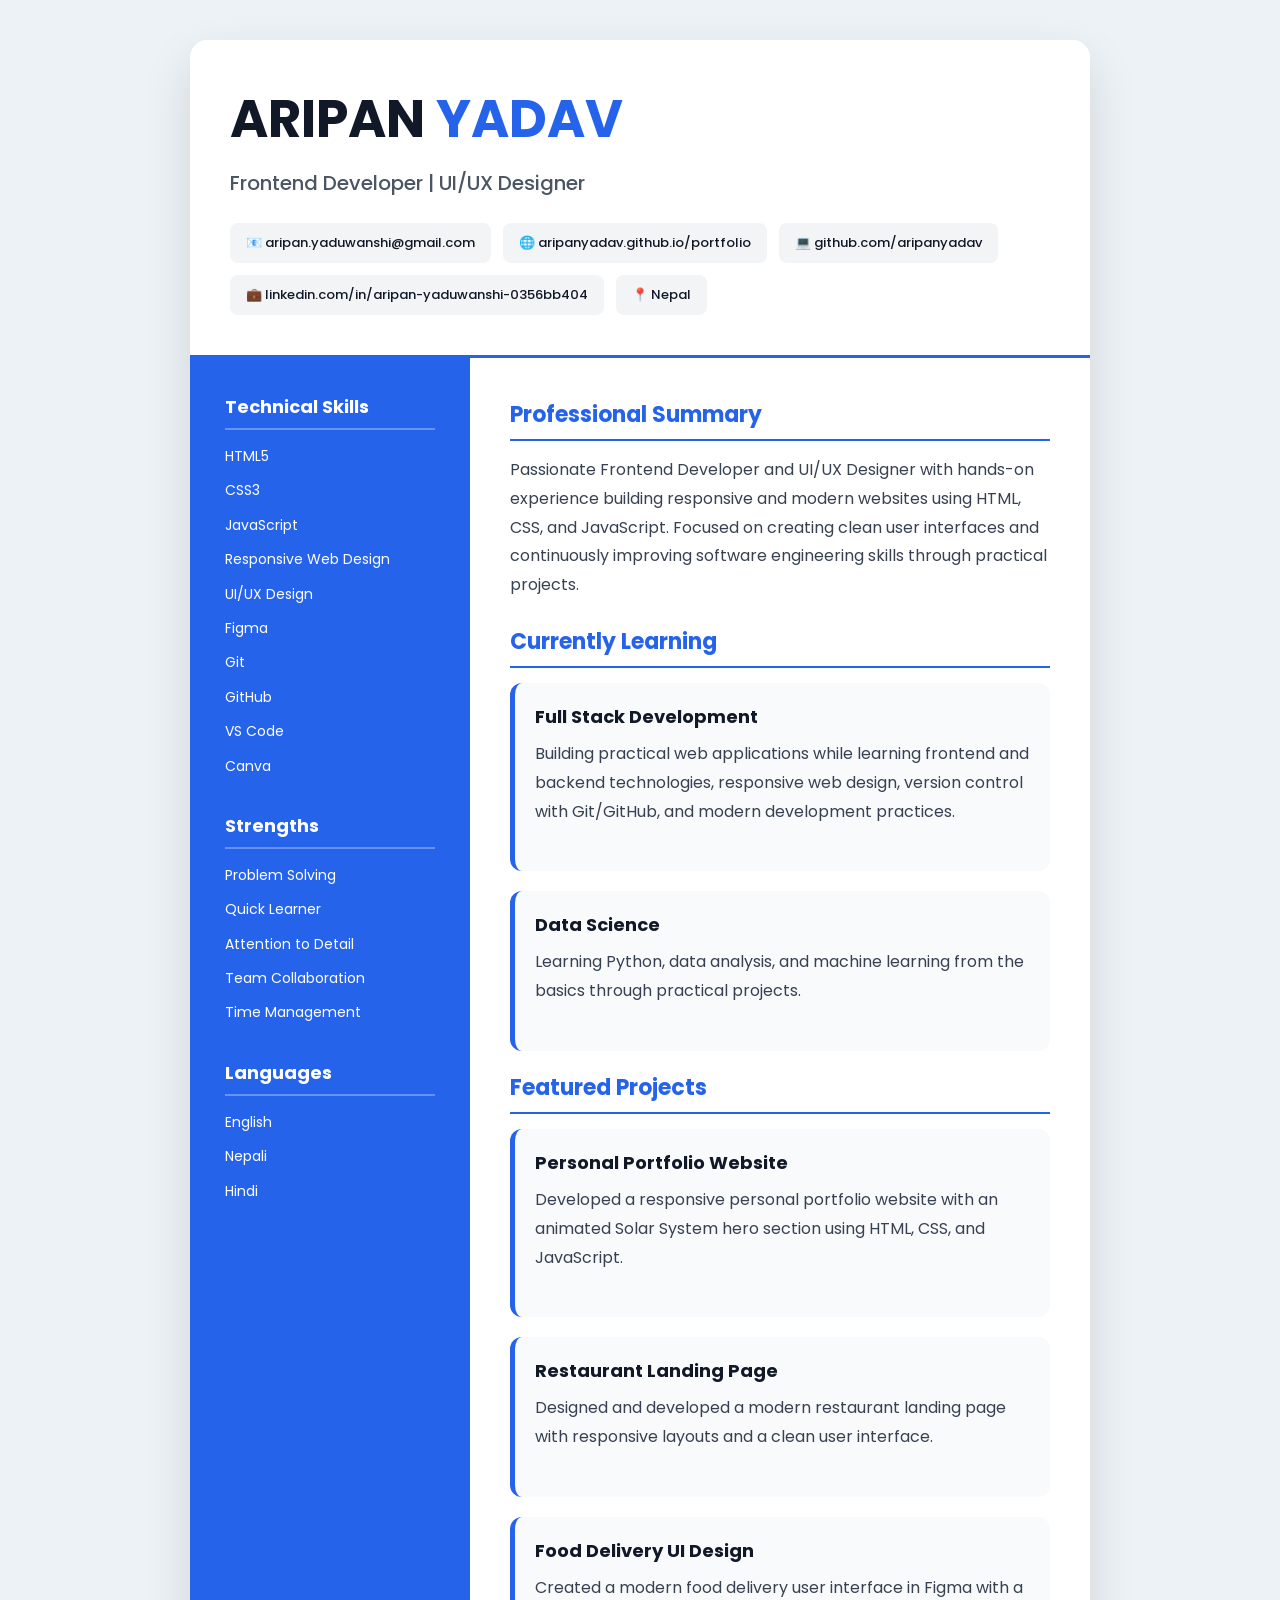
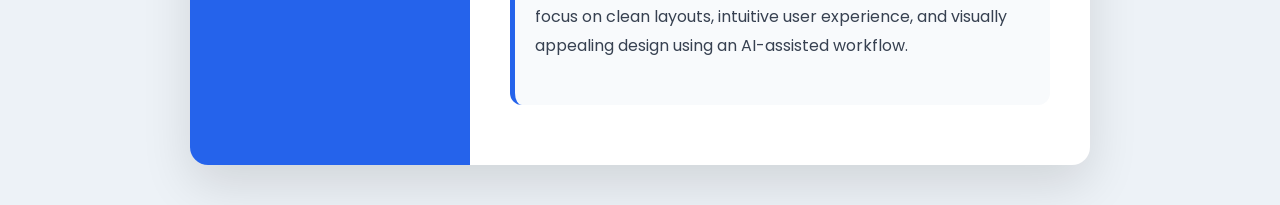
==== resume.html @ ba0ed221 "Add files via upload" ====
<!DOCTYPE html>
<html lang="en">

<head>

    <meta charset="UTF-8">

    <meta name="viewport"
          content="width=device-width, initial-scale=1.0">

    <title>Aripan Yadav Resume</title>

    <link rel="stylesheet" href="resume.css">

    <link rel="preconnect" href="https://fonts.googleapis.com">

    <link rel="preconnect"
          href="https://fonts.gstatic.com"
          crossorigin>

    <link href="https://fonts.googleapis.com/css2?family=Poppins:wght@300;400;500;600;700&display=swap"
          rel="stylesheet">

</head>

<body>

<div class="resume">

    <div class="header">

        <h1>ARIPAN <span>YADAV</span></h1>

        <h2>Frontend Developer | UI/UX Designer</h2>

        <div class="contact">

    <div class="item">
        📧 aripan.yaduwanshi@gmail.com
    </div>

    <div class="item">
        🌐 aripanyadav.github.io/portfolio
    </div>

    <div class="item">
        💻 github.com/aripanyadav
    </div>

    <div class="item">
        💼 linkedin.com/in/aripan-yaduwanshi-0356bb404
    </div>

    <div class="item">
        📍 Nepal
    </div>

</div>

    </div>

    <div class="content">

        <div class="left">

    <h3>Technical Skills</h3>

    <ul>

        <li>HTML5</li>
        <li>CSS3</li>
        <li>JavaScript</li>
        <li>Responsive Web Design</li>
        <li>UI/UX Design</li>
        <li>Figma</li>
        <li>Git</li>
        <li>GitHub</li>
        <li>VS Code</li>
        <li>Canva</li>

    </ul>
    <h3>Strengths</h3>

<ul>

    <li>Problem Solving</li>

    <li>Quick Learner</li>

    <li>Attention to Detail</li>

    <li>Team Collaboration</li>

    <li>Time Management</li>

</ul>

    <h3>Languages</h3>

    <ul>

        <li>English</li>
        <li>Nepali</li>
        <li>Hindi</li>

    </ul>

</div>

        <div class="right">

    <h3>Professional Summary</h3>

    <p>
        Passionate Frontend Developer and UI/UX Designer with hands-on
        experience building responsive and modern websites using HTML,
        CSS, and JavaScript. Focused on creating clean user interfaces
        and continuously improving software engineering skills through
        practical projects.
    </p>


    <h3>Currently Learning</h3>

<div class="project">

    <h4>Full Stack Development</h4>

<p>
    Building practical web applications while learning frontend and backend
    technologies, responsive web design, version control with Git/GitHub,
    and modern development practices.
</p>

</div>

<div class="project">

    <h4>Data Science</h4>

    <p>
        Learning Python, data analysis, and machine learning from the basics
        through practical projects.
    </p>

</div>

<h3>Featured Projects</h3>

    <div class="project">

        <h4>Personal Portfolio Website</h4>

        <p>
            Developed a responsive personal portfolio website with an
            animated Solar System hero section using HTML, CSS,
            and JavaScript.
        </p>

    </div>

    <div class="project">

        <h4>Restaurant Landing Page</h4>

        <p>
            Designed and developed a modern restaurant landing page
            with responsive layouts and a clean user interface.
        </p>

    </div>

    <div class="project">

      <h4>Food Delivery UI Design</h4>

<p>
    Created a modern food delivery user interface in Figma with a focus
    on clean layouts, intuitive user experience, and visually appealing
    design using an AI-assisted workflow.
</p>

    </div>

</div>

    </div>

</div>

</body>

</html>
---- resume.css ----
*{

    margin:0;
    padding:0;
    box-sizing:border-box;

}

body{

    background:#edf2f7;

    font-family:'Poppins',sans-serif;

    display:flex;

    justify-content:center;

    padding:40px;

}

.resume{

    width:900px;

    min-height:1200px;

    background:white;

    border-radius:18px;

    overflow:hidden;

    box-shadow:0 20px 50px rgba(0,0,0,.12);

}
.header{

    background:#ffffff;

    padding:40px;

    border-bottom:3px solid #2563eb;

}

.header h1{

    font-size:52px;

    font-weight:700;

    color:#111827;

}

.header h1 span{

    color:#2563eb;

}

.header h2{

    margin-top:10px;

    font-size:20px;

    font-weight:500;

    color:#4b5563;

}

.contact{

    display:flex;

    flex-wrap:wrap;

    gap:20px;

    margin-top:25px;

    font-size:14px;

    color:#374151;

}
/*==========================
CONTENT
==========================*/

.content{

    display:grid;

    grid-template-columns:280px 1fr;

}

.left{

    background:#2563eb;

    color:white;

    padding:35px;

    min-height:900px;

}

.right{

    padding:40px;

}
/*==========================
LEFT SIDEBAR
==========================*/

.left h3{

    font-size:18px;

    margin-bottom:15px;

    border-bottom:2px solid rgba(255,255,255,.3);

    padding-bottom:8px;

}

.left ul{

    list-style:none;

    margin-bottom:35px;

}

.left li{

    margin:12px 0;

    font-size:14px;

    line-height:1.6;

}
/*==========================
RIGHT SIDE
==========================*/

.right h3{

    color:#2563eb;

    font-size:22px;

    margin-bottom:15px;

    border-bottom:2px solid #2563eb;

    padding-bottom:8px;

}

.right p{

    color:#374151;

    line-height:1.8;

    margin-bottom:25px;

}

.project{

    margin-bottom:30px;

}

.project h4{

    font-size:18px;

    color:#111827;

    margin-bottom:10px;

}
/*==========================
CONTACT
==========================*/

.contact{

    display:flex;

    flex-wrap:wrap;

    gap:12px;

    margin-top:25px;

}

.item{

    background:#f3f4f6;

    color:#111827;

    padding:10px 16px;

    border-radius:8px;

    font-size:13px;

    font-weight:500;

}
.resume{

    transition:.3s;

}

.resume:hover{

    transform:translateY(-5px);

    box-shadow:0 30px 60px rgba(0,0,0,.18);

}

.project{

    transition:.3s;

}

.project:hover{

    transform:translateX(8px);

}
/*==========================
SKILLS
==========================*/

.skills{

    list-style:none;

    padding:0;

}

.skills li{

    background:rgba(255,255,255,.12);

    margin:10px 0;

    padding:12px 16px;

    border-radius:8px;

    transition:.3s;

}

.skills li:hover{

    background:rgba(255,255,255,.25);

    transform:translateX(8px);

}
/*==========================
PROJECT CARDS
==========================*/

.project{

    background:#f8fafc;

    padding:20px;

    border-radius:12px;

    margin-bottom:20px;

    border-left:5px solid #2563eb;

}
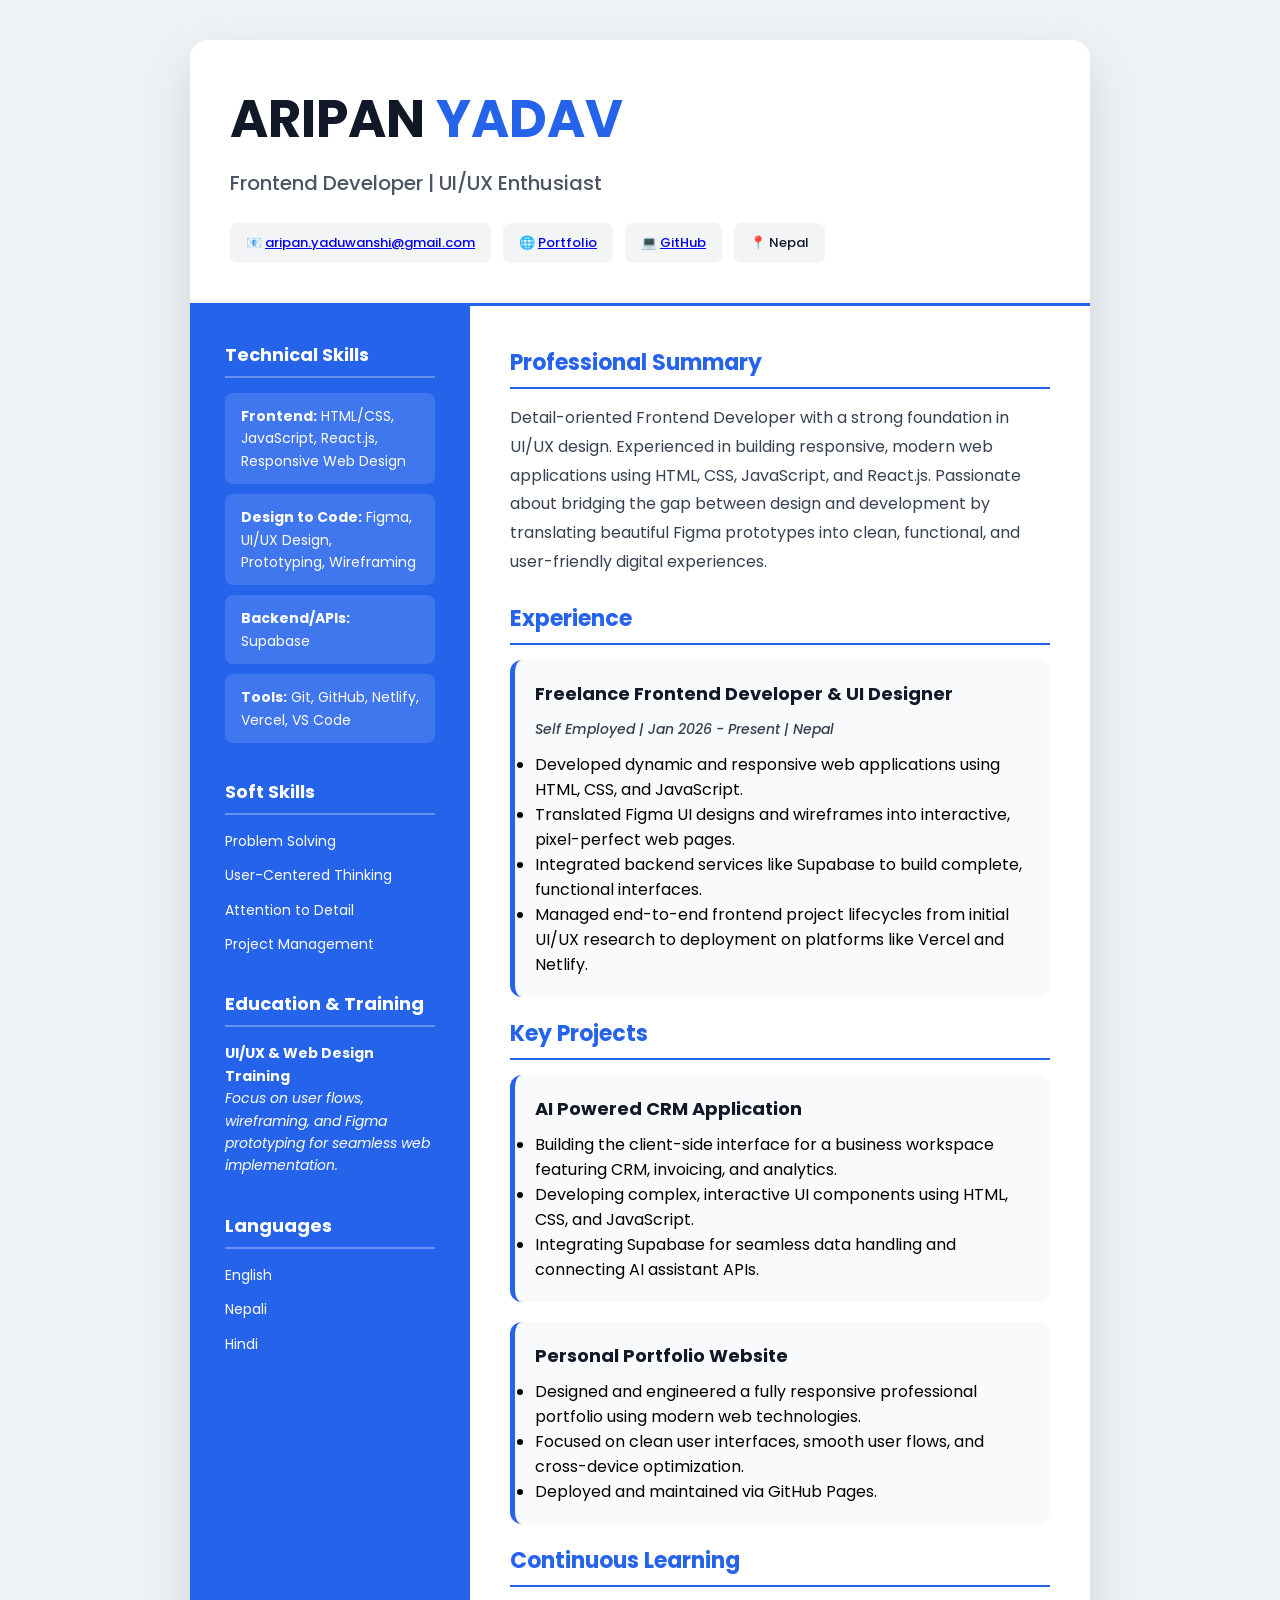
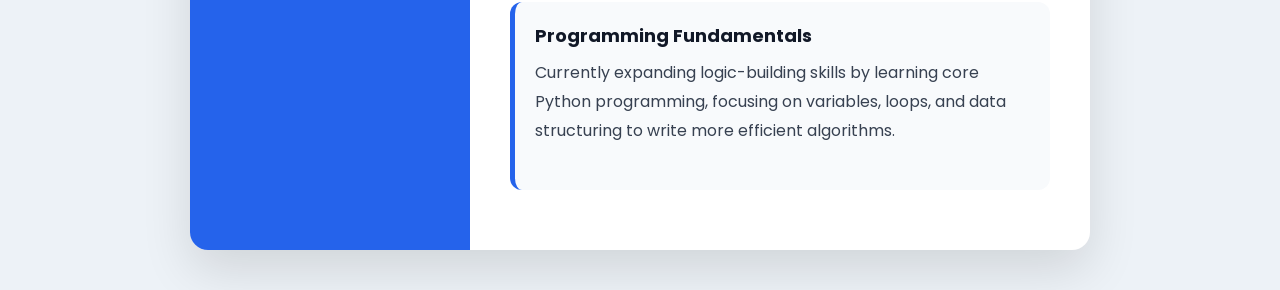
==== commit ed7b7663: "Revise resume structure and content Updated resume layout and content for clarity and modern design." ====
--- a/resume.html
+++ b/resume.html
@@ -1,193 +1,125 @@
 <!DOCTYPE html>
 <html lang="en">
-
 <head>
-
     <meta charset="UTF-8">
-
-    <meta name="viewport"
-          content="width=device-width, initial-scale=1.0">
-
-    <title>Aripan Yadav Resume</title>
-
+    <meta name="viewport" content="width=device-width, initial-scale=1.0">
+    <title>Aripan Yadav - Frontend Developer</title>
     <link rel="stylesheet" href="resume.css">
-
     <link rel="preconnect" href="https://fonts.googleapis.com">
-
-    <link rel="preconnect"
-          href="https://fonts.gstatic.com"
-          crossorigin>
-
-    <link href="https://fonts.googleapis.com/css2?family=Poppins:wght@300;400;500;600;700&display=swap"
-          rel="stylesheet">
-
+    <link rel="preconnect" href="https://fonts.gstatic.com" crossorigin>
+    <link href="https://fonts.googleapis.com/css2?family=Poppins:wght@300;400;500;600;700&display=swap" rel="stylesheet">
 </head>
-
 <body>
 
-<div class="resume">
-
-    <div class="header">
-
+<main class="resume">
+    <header class="header">
         <h1>ARIPAN <span>YADAV</span></h1>
-
-        <h2>Frontend Developer | UI/UX Designer</h2>
-
+        <h2>Frontend Developer | UI/UX Enthusiast</h2>
+        
         <div class="contact">
-
-    <div class="item">
-        📧 aripan.yaduwanshi@gmail.com
-    </div>
-
-    <div class="item">
-        🌐 aripanyadav.github.io/portfolio
-    </div>
-
-    <div class="item">
-        💻 github.com/aripanyadav
-    </div>
-
-    <div class="item">
-        💼 linkedin.com/in/aripan-yaduwanshi-0356bb404
-    </div>
-
-    <div class="item">
-        📍 Nepal
-    </div>
-
-</div>
-
-    </div>
+            <span class="item">📧 <a href="mailto:aripan.yaduwanshi@gmail.com">aripan.yaduwanshi@gmail.com</a></span>
+            <span class="item">🌐 <a href="https://aripanyadav.github.io/portfolio" target="_blank">Portfolio</a></span>
+            <span class="item">💻 <a href="https://github.com/aripanyadav" target="_blank">GitHub</a></span>
+            <span class="item">📍 Nepal</span>
+        </div>
+    </header>
 
     <div class="content">
+        <aside class="left">
+            <section class="skills">
+                <h3>Technical Skills</h3>
+                <ul>
+                    <li><strong>Frontend:</strong> HTML/CSS, JavaScript, React.js, Responsive Web Design</li>
+                    <li><strong>Design to Code:</strong> Figma, UI/UX Design, Prototyping, Wireframing</li>
+                    <li><strong>Backend/APIs:</strong> Supabase</li>
+                    <li><strong>Tools:</strong> Git, GitHub, Netlify, Vercel, VS Code</li>
+                </ul>
+            </section>
 
-        <div class="left">
+            <section class="strengths">
+                <h3>Soft Skills</h3>
+                <ul>
+                    <li>Problem Solving</li>
+                    <li>User-Centered Thinking</li>
+                    <li>Attention to Detail</li>
+                    <li>Project Management</li>
+                </ul>
+            </section>
 
-    <h3>Technical Skills</h3>
+            <section class="education">
+                <h3>Education & Training</h3>
+                <ul>
+                    <li>
+                        <strong>UI/UX & Web Design Training</strong><br>
+                        <em>Focus on user flows, wireframing, and Figma prototyping for seamless web implementation.</em>
+                    </li>
+                </ul>
+            </section>
 
-    <ul>
-
-        <li>HTML5</li>
-        <li>CSS3</li>
-        <li>JavaScript</li>
-        <li>Responsive Web Design</li>
-        <li>UI/UX Design</li>
-        <li>Figma</li>
-        <li>Git</li>
-        <li>GitHub</li>
-        <li>VS Code</li>
-        <li>Canva</li>
-
-    </ul>
-    <h3>Strengths</h3>
-
-<ul>
-
-    <li>Problem Solving</li>
-
-    <li>Quick Learner</li>
-
-    <li>Attention to Detail</li>
-
-    <li>Team Collaboration</li>
-
-    <li>Time Management</li>
-
-</ul>
-
-    <h3>Languages</h3>
-
-    <ul>
-
-        <li>English</li>
-        <li>Nepali</li>
-        <li>Hindi</li>
-
-    </ul>
-
-</div>
+            <section class="languages">
+                <h3>Languages</h3>
+                <ul>
+                    <li>English</li>
+                    <li>Nepali</li>
+                    <li>Hindi</li>
+                </ul>
+            </section>
+        </aside>
 
         <div class="right">
+            <section class="summary">
+                <h3>Professional Summary</h3>
+                <p>
+                    Detail-oriented Frontend Developer with a strong foundation in UI/UX design. Experienced in building responsive, modern web applications using HTML, CSS, JavaScript, and React.js. Passionate about bridging the gap between design and development by translating beautiful Figma prototypes into clean, functional, and user-friendly digital experiences.
+                </p>
+            </section>
 
-    <h3>Professional Summary</h3>
+            <section class="experience">
+                <h3>Experience</h3>
+                <div class="project">
+                    <h4>Freelance Frontend Developer & UI Designer</h4>
+                    <p style="margin-bottom: 10px; font-size: 14px; font-weight: 500;"><em>Self Employed | Jan 2026 - Present | Nepal</em></p>
+                    <ul>
+                        <li>Developed dynamic and responsive web applications using HTML, CSS, and JavaScript.</li>
+                        <li>Translated Figma UI designs and wireframes into interactive, pixel-perfect web pages.</li>
+                        <li>Integrated backend services like Supabase to build complete, functional interfaces.</li>
+                        <li>Managed end-to-end frontend project lifecycles from initial UI/UX research to deployment on platforms like Vercel and Netlify.</li>
+                    </ul>
+                </div>
+            </section>
 
-    <p>
-        Passionate Frontend Developer and UI/UX Designer with hands-on
-        experience building responsive and modern websites using HTML,
-        CSS, and JavaScript. Focused on creating clean user interfaces
-        and continuously improving software engineering skills through
-        practical projects.
-    </p>
+            <section class="projects">
+                <h3>Key Projects</h3>
+                
+                <div class="project">
+                    <h4>AI Powered CRM Application</h4>
+                    <ul>
+                        <li>Building the client-side interface for a business workspace featuring CRM, invoicing, and analytics.</li>
+                        <li>Developing complex, interactive UI components using HTML, CSS, and JavaScript.</li>
+                        <li>Integrating Supabase for seamless data handling and connecting AI assistant APIs.</li>
+                    </ul>
+                </div>
 
+                <div class="project">
+                    <h4>Personal Portfolio Website</h4>
+                    <ul>
+                        <li>Designed and engineered a fully responsive professional portfolio using modern web technologies.</li>
+                        <li>Focused on clean user interfaces, smooth user flows, and cross-device optimization.</li>
+                        <li>Deployed and maintained via GitHub Pages.</li>
+                    </ul>
+                </div>
+            </section>
 
-    <h3>Currently Learning</h3>
-
-<div class="project">
-
-    <h4>Full Stack Development</h4>
-
-<p>
-    Building practical web applications while learning frontend and backend
-    technologies, responsive web design, version control with Git/GitHub,
-    and modern development practices.
-</p>
-
-</div>
-
-<div class="project">
-
-    <h4>Data Science</h4>
-
-    <p>
-        Learning Python, data analysis, and machine learning from the basics
-        through practical projects.
-    </p>
-
-</div>
-
-<h3>Featured Projects</h3>
-
-    <div class="project">
-
-        <h4>Personal Portfolio Website</h4>
-
-        <p>
-            Developed a responsive personal portfolio website with an
-            animated Solar System hero section using HTML, CSS,
-            and JavaScript.
-        </p>
-
+            <section class="learning">
+                <h3>Continuous Learning</h3>
+                <div class="project">
+                    <h4>Programming Fundamentals</h4>
+                    <p>Currently expanding logic-building skills by learning core Python programming, focusing on variables, loops, and data structuring to write more efficient algorithms.</p>
+                </div>
+            </section>
+        </div>
     </div>
-
-    <div class="project">
-
-        <h4>Restaurant Landing Page</h4>
-
-        <p>
-            Designed and developed a modern restaurant landing page
-            with responsive layouts and a clean user interface.
-        </p>
-
-    </div>
-
-    <div class="project">
-
-      <h4>Food Delivery UI Design</h4>
-
-<p>
-    Created a modern food delivery user interface in Figma with a focus
-    on clean layouts, intuitive user experience, and visually appealing
-    design using an AI-assisted workflow.
-</p>
-
-    </div>
-
-</div>
-
-    </div>
-
-</div>
+</main>
 
 </body>
-
-</html>+</html>
